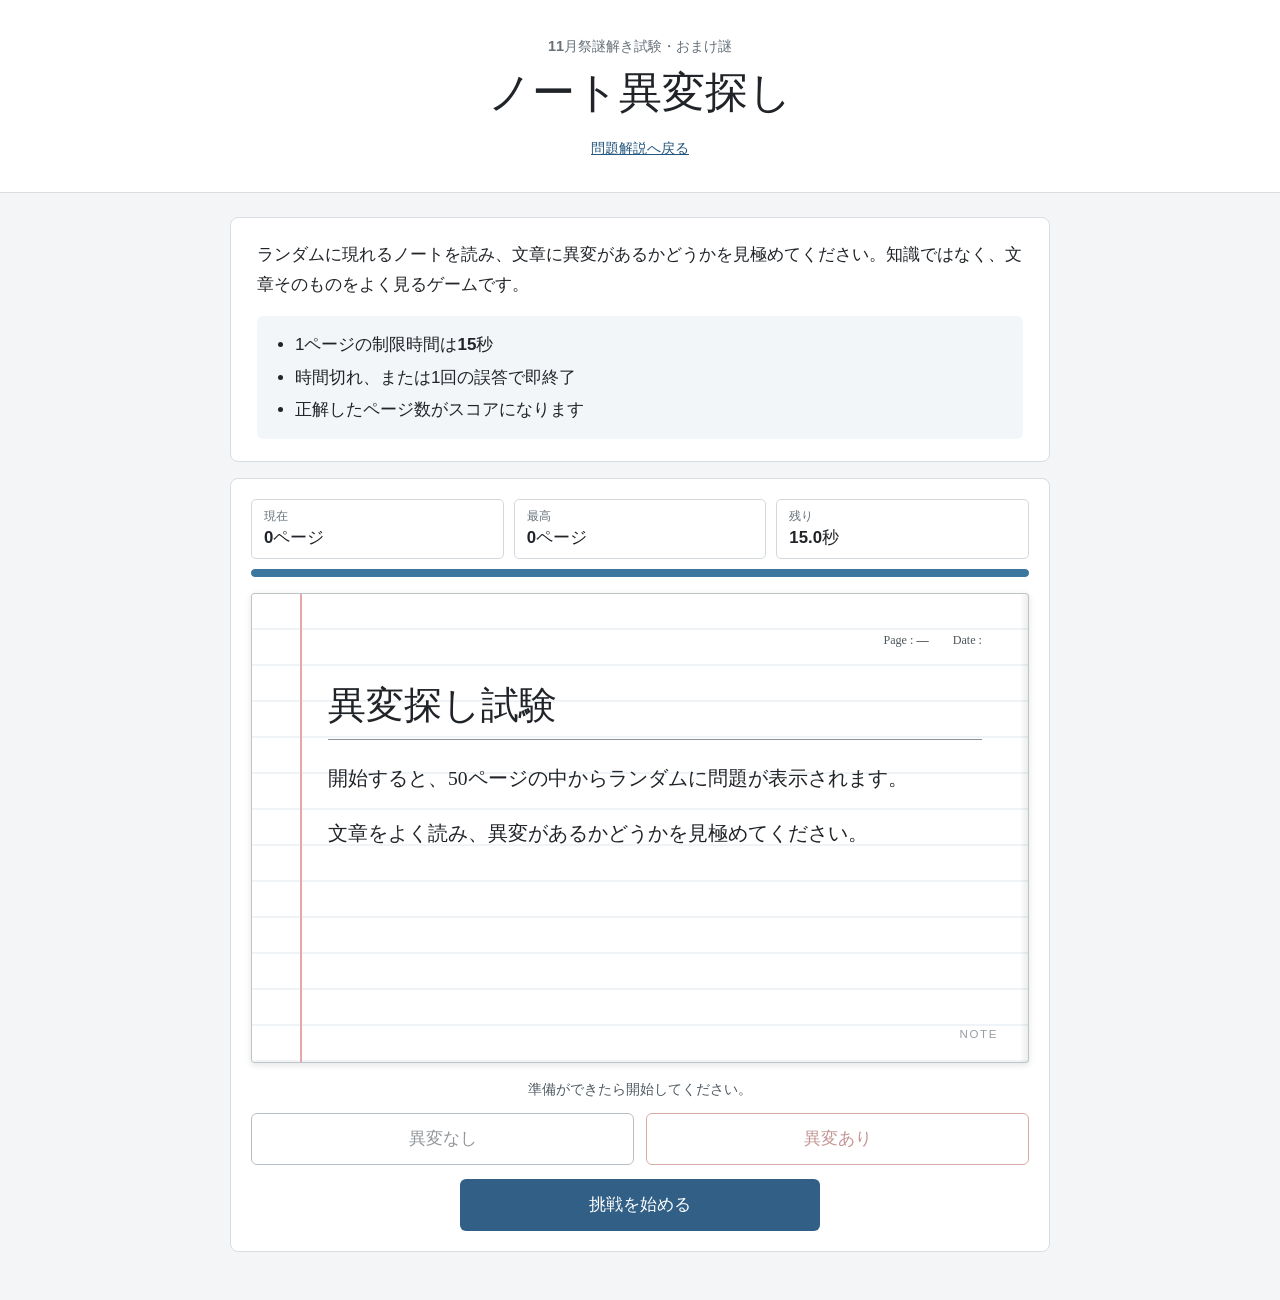
==== site/bonus.html @ 11589090 "Move bonus puzzle to a separate page" ====
<!doctype html>
<html lang="ja">
  <head>
    <meta charset="UTF-8">
    <meta name="viewport" content="width=device-width, initial-scale=1">
    <meta name="theme-color" content="#ffffff">
    <meta name="robots" content="noindex, nofollow">
    <meta name="description" content="11月祭謎解き試験のおまけ謎、ノート異変探しスコアアタックです。">
    <title>ノート異変探し | 11月祭謎解き試験</title>
    <link rel="icon" href="./favicon.svg" type="image/svg+xml">
    <link rel="stylesheet" href="./bonus.css">
  </head>
  <body>
    <div id="app"></div>
    <script type="module" src="./bonus.js"></script>
  </body>
</html>
---- site/bonus.css ----
:root {
  color: #202428;
  background: #f4f5f6;
  font-family: -apple-system, BlinkMacSystemFont, "Segoe UI", "Noto Sans JP", "Yu Gothic UI", "Yu Gothic", Meiryo, sans-serif;
  font-synthesis: none;
  text-rendering: optimizeLegibility;
  --accent: #315f86;
  --border: #d9dde1;
  --muted: #66717a;
}

* { box-sizing: border-box; }

body {
  margin: 0;
  min-width: 320px;
  background: #f4f5f6;
  color: #202428;
  font-size: 17px;
  line-height: 1.75;
}

button { font: inherit; }

.bonus-page-header {
  padding: 34px 20px 30px;
  border-bottom: 1px solid var(--border);
  background: #fff;
  text-align: center;
}

.bonus-page-header p {
  margin: 0 0 4px;
  color: var(--muted);
  font-size: 0.9rem;
  font-weight: 600;
}

.bonus-page-header h1 {
  margin: 0;
  font-size: clamp(1.8rem, 6vw, 2.7rem);
  line-height: 1.35;
}

.bonus-page-header a {
  display: inline-block;
  margin-top: 14px;
  color: #24567e;
  font-size: 0.9rem;
}

.bonus-page-main {
  width: min(820px, calc(100% - 24px));
  margin: 24px auto 48px;
}

.bonus-intro,
.bonus-game-panel {
  border: 1px solid var(--border);
  border-radius: 8px;
  background: #fff;
}

.bonus-intro {
  margin-bottom: 16px;
  padding: 22px 26px;
}

.bonus-intro p { margin: 0; }

.bonus-game-rules {
  margin: 16px 0 0;
  padding: 14px 18px 14px 38px;
  border-radius: 6px;
  background: #f3f6f8;
}

.bonus-game-rules li + li { margin-top: 3px; }

.bonus-game-panel { padding: 20px; }

.bonus-game-scoreboard {
  display: grid;
  grid-template-columns: repeat(3, minmax(0, 1fr));
  gap: 10px;
  margin-bottom: 10px;
}

.bonus-game-scoreboard > div {
  padding: 8px 12px;
  border: 1px solid #d4d9dd;
  border-radius: 5px;
  background: #fff;
}

.bonus-game-scoreboard span,
.bonus-game-scoreboard strong {
  display: block;
  line-height: 1.4;
}

.bonus-game-scoreboard span {
  color: var(--muted);
  font-size: 0.72rem;
  font-weight: 700;
}

.bonus-game-scoreboard strong {
  margin-top: 2px;
  font-size: 1.05rem;
  font-variant-numeric: tabular-nums;
}

.bonus-game-scoreboard b { font-weight: inherit; }

.bonus-game-timer-track {
  height: 8px;
  margin-bottom: 16px;
  overflow: hidden;
  border-radius: 999px;
  background: #d5dce1;
}

.bonus-game-timer-track span {
  display: block;
  width: 100%;
  height: 100%;
  border-radius: inherit;
  background: #3b779f;
}

.bonus-game-timer-track span.is-warning { background: #c84d42; }

.bonus-notebook {
  position: relative;
  min-height: 470px;
  padding: 38px 46px 54px 76px;
  overflow: hidden;
  border: 1px solid #bfc4c7;
  border-radius: 3px;
  background:
    linear-gradient(90deg, transparent 0 48px, #e9a6a6 48px 50px, transparent 50px),
    repeating-linear-gradient(#fff 0 34px, #dfe8ef 35px, #fff 36px);
  box-shadow: 0 2px 6px rgb(28 36 42 / 12%);
  font-family: "Yu Mincho", "Hiragino Mincho ProN", serif;
}

.bonus-notebook::before {
  position: absolute;
  top: 0;
  right: 0;
  bottom: 0;
  width: 8px;
  background: linear-gradient(90deg, transparent, rgb(43 50 55 / 9%));
  content: "";
}

.bonus-notebook-meta {
  display: flex;
  justify-content: flex-end;
  gap: 24px;
  color: #4f575c;
  font-size: 0.76rem;
  line-height: 1.4;
}

.bonus-notebook h2 {
  margin: 32px 0 20px;
  padding-bottom: 8px;
  border-bottom: 1px solid #8c9398;
  font-family: inherit;
  font-size: clamp(1.7rem, 5vw, 2.35rem);
  font-weight: 600;
  line-height: 1.35;
}

.bonus-notebook-copy p {
  margin: 0 0 18px;
  font-size: clamp(1rem, 2.7vw, 1.22rem);
  line-height: 1.9;
}

.bonus-notebook-page-mark {
  position: absolute;
  right: 30px;
  bottom: 18px;
  color: #969da1;
  font-family: -apple-system, BlinkMacSystemFont, "Segoe UI", sans-serif;
  font-size: 0.72rem;
  letter-spacing: 0.14em;
}

.bonus-notebook.is-flipping { animation: bonus-page-stack 130ms ease-in-out infinite alternate; }

.bonus-notebook.is-flipping::after {
  position: absolute;
  inset: 0;
  background: linear-gradient(100deg, transparent 30%, rgb(255 255 255 / 88%) 52%, rgb(210 215 218 / 25%) 55%, transparent 72%);
  content: "";
  pointer-events: none;
}

@keyframes bonus-page-stack {
  from { transform: translateX(-2px) rotate(-0.15deg); }
  to { transform: translateX(2px) rotate(0.15deg); }
}

.bonus-game-status {
  min-height: 1.8em;
  margin: 14px 0 10px;
  color: #4e5961;
  font-size: 0.9rem;
  text-align: center;
}

.bonus-game-actions {
  display: grid;
  grid-template-columns: repeat(2, minmax(0, 1fr));
  gap: 12px;
}

.bonus-game-answer,
.bonus-game-start {
  min-height: 52px;
  border-radius: 6px;
  cursor: pointer;
  font-weight: 700;
}

.bonus-game-answer {
  border: 1px solid #73818b;
  background: #fff;
  color: #273139;
}

.bonus-game-answer-yes {
  border-color: #b4564e;
  color: #8a302a;
}

.bonus-game-answer:hover:not(:disabled),
.bonus-game-answer:focus-visible { background: #f7f9fa; }

.bonus-game-answer-yes:hover:not(:disabled),
.bonus-game-answer-yes:focus-visible { background: #fff4f2; }

.bonus-game-answer:disabled,
.bonus-game-start:disabled {
  cursor: default;
  opacity: 0.5;
}

.bonus-game-start {
  display: block;
  width: min(360px, 100%);
  margin: 14px auto 0;
  border: 0;
  background: var(--accent);
  color: #fff;
}

.bonus-game-start:hover:not(:disabled),
.bonus-game-start:focus-visible { background: #274e6f; }

.bonus-game-result {
  margin-top: 18px;
  padding: 18px 20px;
  border-left: 5px solid var(--accent);
  border-radius: 4px;
  background: #f5f8fa;
}

.bonus-game-result > span,
.bonus-game-result > strong { display: block; }

.bonus-game-result > span {
  color: var(--muted);
  font-size: 0.8rem;
  font-weight: 700;
}

.bonus-game-result > strong {
  margin-top: 3px;
  color: #163f60;
  font-size: 1.5rem;
}

.bonus-game-result p { margin: 8px 0 0; }

.bonus-game-result-answer {
  padding-top: 10px;
  border-top: 1px solid #dfe4e7;
  color: #4b555d;
  font-size: 0.9rem;
}

@media (max-width: 640px) {
  body { font-size: 16px; }
  .bonus-page-main { width: min(100% - 16px, 820px); }
  .bonus-intro { padding: 18px 20px; }
  .bonus-game-panel { padding: 10px; }
  .bonus-game-scoreboard { gap: 5px; }
  .bonus-game-scoreboard > div { padding: 7px 8px; }
  .bonus-game-scoreboard strong { font-size: 0.9rem; }
  .bonus-notebook {
    min-height: 440px;
    padding: 28px 22px 48px 48px;
    background:
      linear-gradient(90deg, transparent 0 30px, #e9a6a6 30px 32px, transparent 32px),
      repeating-linear-gradient(#fff 0 31px, #dfe8ef 32px, #fff 33px);
  }
  .bonus-notebook-meta { gap: 14px; }
  .bonus-notebook h2 { margin-top: 24px; }
}

@media (prefers-reduced-motion: reduce) {
  .bonus-notebook.is-flipping { animation: none; }
}
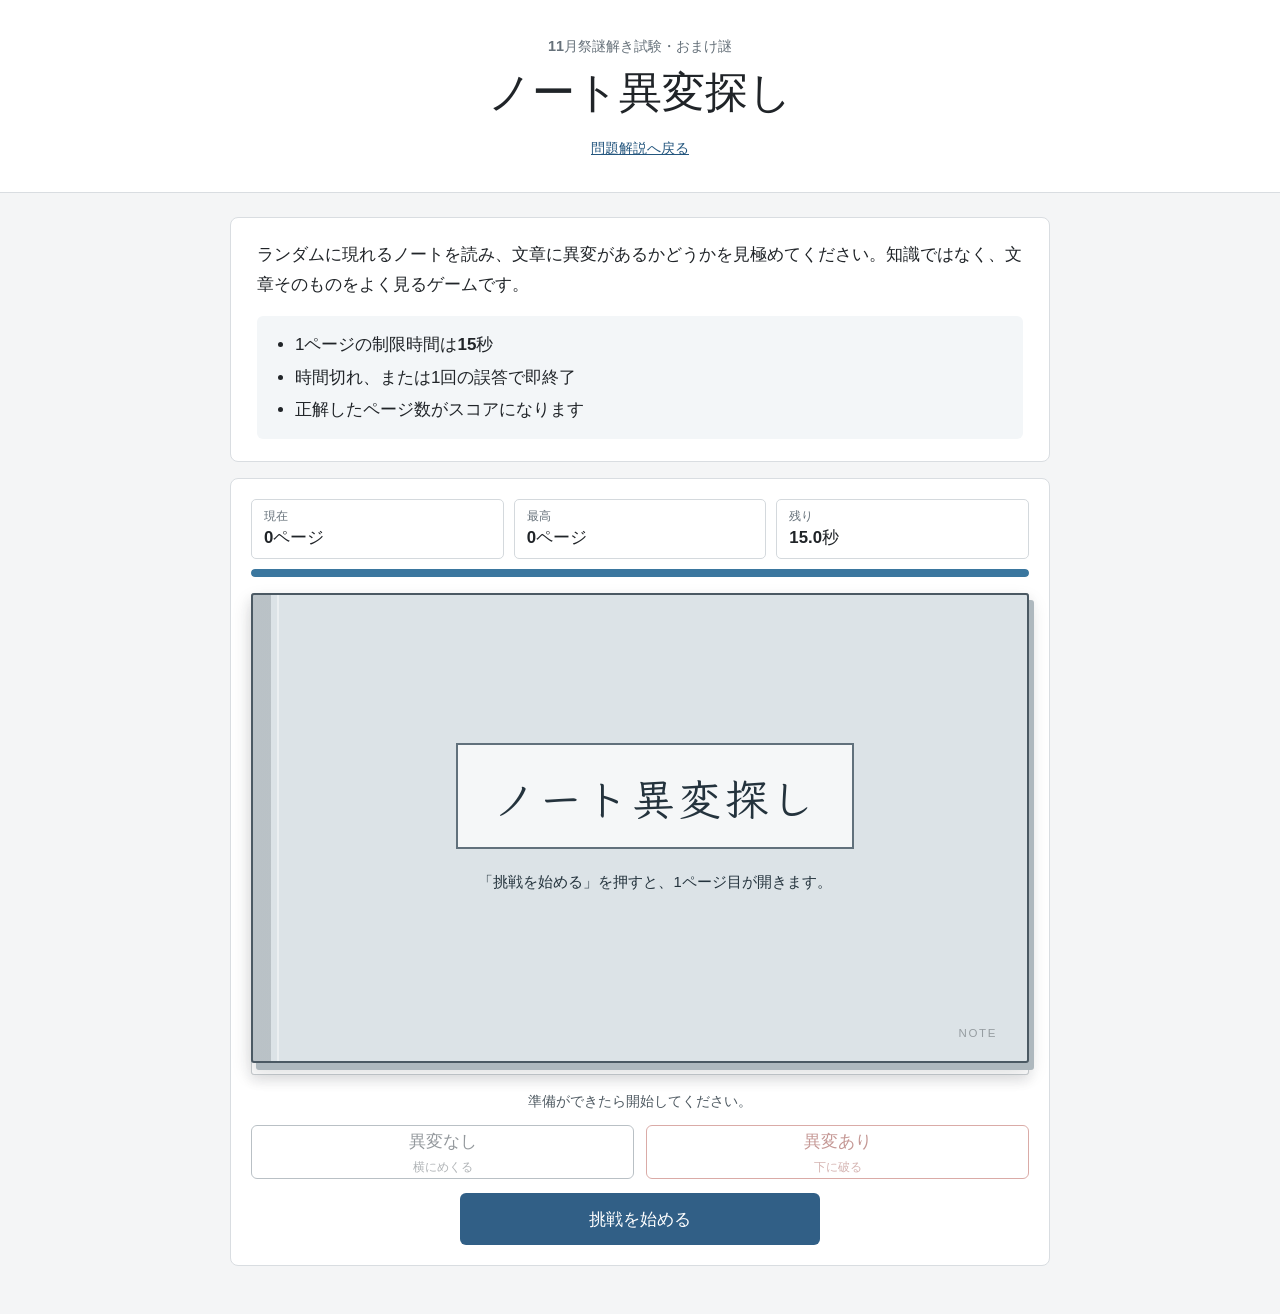
==== commit fa975485: "Refine bonus puzzle anomalies and notebook text" ====
--- a/site/bonus.html
+++ b/site/bonus.html
@@ -8,6 +8,9 @@
     <meta name="description" content="11月祭謎解き試験のおまけ謎、ノート異変探しスコアアタックです。">
     <title>ノート異変探し | 11月祭謎解き試験</title>
     <link rel="icon" href="./favicon.svg" type="image/svg+xml">
+    <link rel="preconnect" href="https://fonts.googleapis.com">
+    <link rel="preconnect" href="https://fonts.gstatic.com" crossorigin>
+    <link href="https://fonts.googleapis.com/css2?family=Klee+One:wght@400;600&family=Kosugi+Maru&display=swap" rel="stylesheet">
     <link rel="stylesheet" href="./bonus.css">
   </head>
   <body>
--- a/site/bonus.css
+++ b/site/bonus.css
@@ -131,8 +131,36 @@
 
 .bonus-game-timer-track span.is-warning { background: #c84d42; }
 
+.bonus-notebook-stage {
+  --page-depth: 0;
+  position: relative;
+  min-height: 482px;
+  perspective: 1400px;
+}
+
+.bonus-notebook-stage::before,
+.bonus-notebook-stage::after {
+  position: absolute;
+  inset: 0;
+  border: 1px solid #c8cdd0;
+  border-radius: 3px;
+  background: #fff;
+  content: "";
+  pointer-events: none;
+}
+
+.bonus-notebook-stage::before {
+  transform: translate(calc(var(--page-depth) * 1px), calc(var(--page-depth) * 1.2px));
+  box-shadow: 0 6px 12px rgb(28 36 42 / 9%);
+}
+
+.bonus-notebook-stage::after {
+  transform: translate(calc(var(--page-depth) * 0.5px), calc(var(--page-depth) * 0.6px));
+}
+
 .bonus-notebook {
   position: relative;
+  z-index: 1;
   min-height: 470px;
   padding: 38px 46px 54px 76px;
   overflow: hidden;
@@ -142,7 +170,8 @@
     linear-gradient(90deg, transparent 0 48px, #e9a6a6 48px 50px, transparent 50px),
     repeating-linear-gradient(#fff 0 34px, #dfe8ef 35px, #fff 36px);
   box-shadow: 0 2px 6px rgb(28 36 42 / 12%);
-  font-family: "Yu Mincho", "Hiragino Mincho ProN", serif;
+  transform-origin: left center;
+  will-change: transform, opacity, clip-path;
 }
 
 .bonus-notebook::before {
@@ -155,12 +184,54 @@
   content: "";
 }
 
+.bonus-notebook.is-cover {
+  display: grid;
+  place-content: center;
+  border: 2px solid #4b5963;
+  background:
+    linear-gradient(90deg, rgb(30 42 50 / 18%) 0 18px, transparent 18px),
+    #dce3e7;
+  box-shadow: 5px 7px 0 #aeb8be, 0 10px 20px rgb(28 36 42 / 16%);
+  color: #24333d;
+  text-align: center;
+}
+
+.bonus-notebook.is-cover::before {
+  right: auto;
+  left: 24px;
+  width: 2px;
+  background: rgb(255 255 255 / 42%);
+}
+
+.bonus-notebook.is-cover .bonus-notebook-meta { display: none; }
+
+.bonus-notebook.is-cover h2 {
+  margin: 0;
+  padding: 22px 34px;
+  border: 2px solid #61717c;
+  background: rgb(255 255 255 / 72%);
+  font-size: clamp(1.7rem, 6vw, 2.7rem);
+  letter-spacing: 0.08em;
+}
+
+.bonus-notebook.is-cover .bonus-notebook-copy {
+  max-width: 420px;
+  margin: 20px auto 0;
+}
+
+.bonus-notebook.is-cover .bonus-notebook-copy p {
+  margin: 0;
+  font-family: -apple-system, BlinkMacSystemFont, "Segoe UI", "Noto Sans JP", sans-serif;
+  font-size: 0.92rem;
+}
+
 .bonus-notebook-meta {
   display: flex;
   justify-content: flex-end;
   gap: 24px;
   color: #4f575c;
   font-size: 0.76rem;
+  font-family: -apple-system, BlinkMacSystemFont, "Segoe UI", "Noto Sans JP", sans-serif;
   line-height: 1.4;
 }
 
@@ -168,7 +239,7 @@
   margin: 32px 0 20px;
   padding-bottom: 8px;
   border-bottom: 1px solid #8c9398;
-  font-family: inherit;
+  font-family: "Klee One", "Yu Mincho", "Hiragino Mincho ProN", serif;
   font-size: clamp(1.7rem, 5vw, 2.35rem);
   font-weight: 600;
   line-height: 1.35;
@@ -177,7 +248,31 @@
 .bonus-notebook-copy p {
   margin: 0 0 18px;
   font-size: clamp(1rem, 2.7vw, 1.22rem);
+  font-family: "Klee One", "Yu Mincho", "Hiragino Mincho ProN", serif;
   line-height: 1.9;
+}
+
+.bonus-notebook.has-visual-font .bonus-notebook-copy p {
+  font-family: "Kosugi Maru", "Hiragino Maru Gothic ProN", "Yu Gothic", sans-serif;
+}
+
+.bonus-notebook.has-visual-tilt .bonus-notebook-copy {
+  transform: rotate(2deg);
+  transform-origin: center;
+}
+
+.bonus-notebook.has-visual-drift .bonus-notebook-copy {
+  animation: bonus-text-drift 14s ease-in-out infinite alternate;
+}
+
+.bonus-visual-character { display: inline-block; }
+.bonus-visual-character.is-small { font-size: 0.97em; }
+.bonus-visual-character.is-large { font-size: 1.03em; }
+.bonus-visual-character.is-reversed { transform: scaleX(-1); }
+
+@keyframes bonus-text-drift {
+  from { transform: translate(0, 0); }
+  to { transform: translate(1.6px, -1px); }
 }
 
 .bonus-notebook-page-mark {
@@ -190,19 +285,51 @@
   letter-spacing: 0.14em;
 }
 
-.bonus-notebook.is-flipping { animation: bonus-page-stack 130ms ease-in-out infinite alternate; }
-
-.bonus-notebook.is-flipping::after {
+.bonus-notebook::after {
   position: absolute;
-  inset: 0;
-  background: linear-gradient(100deg, transparent 30%, rgb(255 255 255 / 88%) 52%, rgb(210 215 218 / 25%) 55%, transparent 72%);
+  top: -16px;
+  right: -3px;
+  left: -3px;
+  height: 18px;
+  opacity: 0;
+  background: linear-gradient(135deg, transparent 0 7px, #a9afb3 7px 9px, transparent 9px 14px) 0 0 / 18px 18px repeat-x;
   content: "";
   pointer-events: none;
 }
 
-@keyframes bonus-page-stack {
-  from { transform: translateX(-2px) rotate(-0.15deg); }
-  to { transform: translateX(2px) rotate(0.15deg); }
+.bonus-notebook.is-ready { cursor: grab; touch-action: none; }
+
+.bonus-notebook.is-turning-page {
+  animation: bonus-turn-page 600ms cubic-bezier(.55, .08, .32, 1) both;
+  pointer-events: none;
+}
+
+.bonus-notebook.is-tearing-page {
+  animation: bonus-tear-page 720ms cubic-bezier(.45, .05, .55, .95) both;
+  clip-path: polygon(0 0, 100% 0, 100% 100%, 0 100%);
+  pointer-events: none;
+}
+
+.bonus-notebook.is-tearing-page::after {
+  animation: bonus-tear-line 480ms linear both;
+}
+
+@keyframes bonus-turn-page {
+  0% { transform: translateX(0) rotateY(0deg); opacity: 1; }
+  45% { box-shadow: 18px 8px 22px rgb(28 36 42 / 18%); opacity: 1; }
+  100% { transform: translateX(-36%) rotateY(-105deg); opacity: 0; }
+}
+
+@keyframes bonus-tear-line {
+  0% { top: -16px; opacity: 0; }
+  10%, 85% { opacity: 1; }
+  100% { top: calc(100% - 4px); opacity: 0; }
+}
+
+@keyframes bonus-tear-page {
+  0%, 55% { transform: translateY(0) rotate(0); opacity: 1; }
+  68% { clip-path: polygon(0 12%, 7% 10%, 13% 13%, 21% 9%, 29% 12%, 37% 10%, 46% 13%, 55% 9%, 64% 12%, 73% 10%, 82% 13%, 91% 9%, 100% 12%, 100% 100%, 0 100%); }
+  100% { transform: translateY(72%) rotate(2.5deg); clip-path: polygon(0 12%, 7% 10%, 13% 13%, 21% 9%, 29% 12%, 37% 10%, 46% 13%, 55% 9%, 64% 12%, 73% 10%, 82% 13%, 91% 9%, 100% 12%, 100% 100%, 0 100%); opacity: 0; }
 }
 
 .bonus-game-status {
@@ -231,6 +358,16 @@
   border: 1px solid #73818b;
   background: #fff;
   color: #273139;
+}
+
+.bonus-game-answer span,
+.bonus-game-answer small { display: block; }
+
+.bonus-game-answer small {
+  margin-top: 1px;
+  font-size: 0.72rem;
+  font-weight: 500;
+  opacity: 0.72;
 }
 
 .bonus-game-answer-yes {
@@ -309,10 +446,14 @@
       linear-gradient(90deg, transparent 0 30px, #e9a6a6 30px 32px, transparent 32px),
       repeating-linear-gradient(#fff 0 31px, #dfe8ef 32px, #fff 33px);
   }
+  .bonus-notebook-stage { min-height: 452px; }
   .bonus-notebook-meta { gap: 14px; }
   .bonus-notebook h2 { margin-top: 24px; }
 }
 
 @media (prefers-reduced-motion: reduce) {
-  .bonus-notebook.is-flipping { animation: none; }
-}
+  .bonus-notebook.is-turning-page,
+  .bonus-notebook.is-tearing-page { animation-duration: 80ms; }
+  .bonus-notebook.is-tearing-page::after { animation: none; }
+  .bonus-notebook.has-visual-drift .bonus-notebook-copy { animation: none; }
+}
